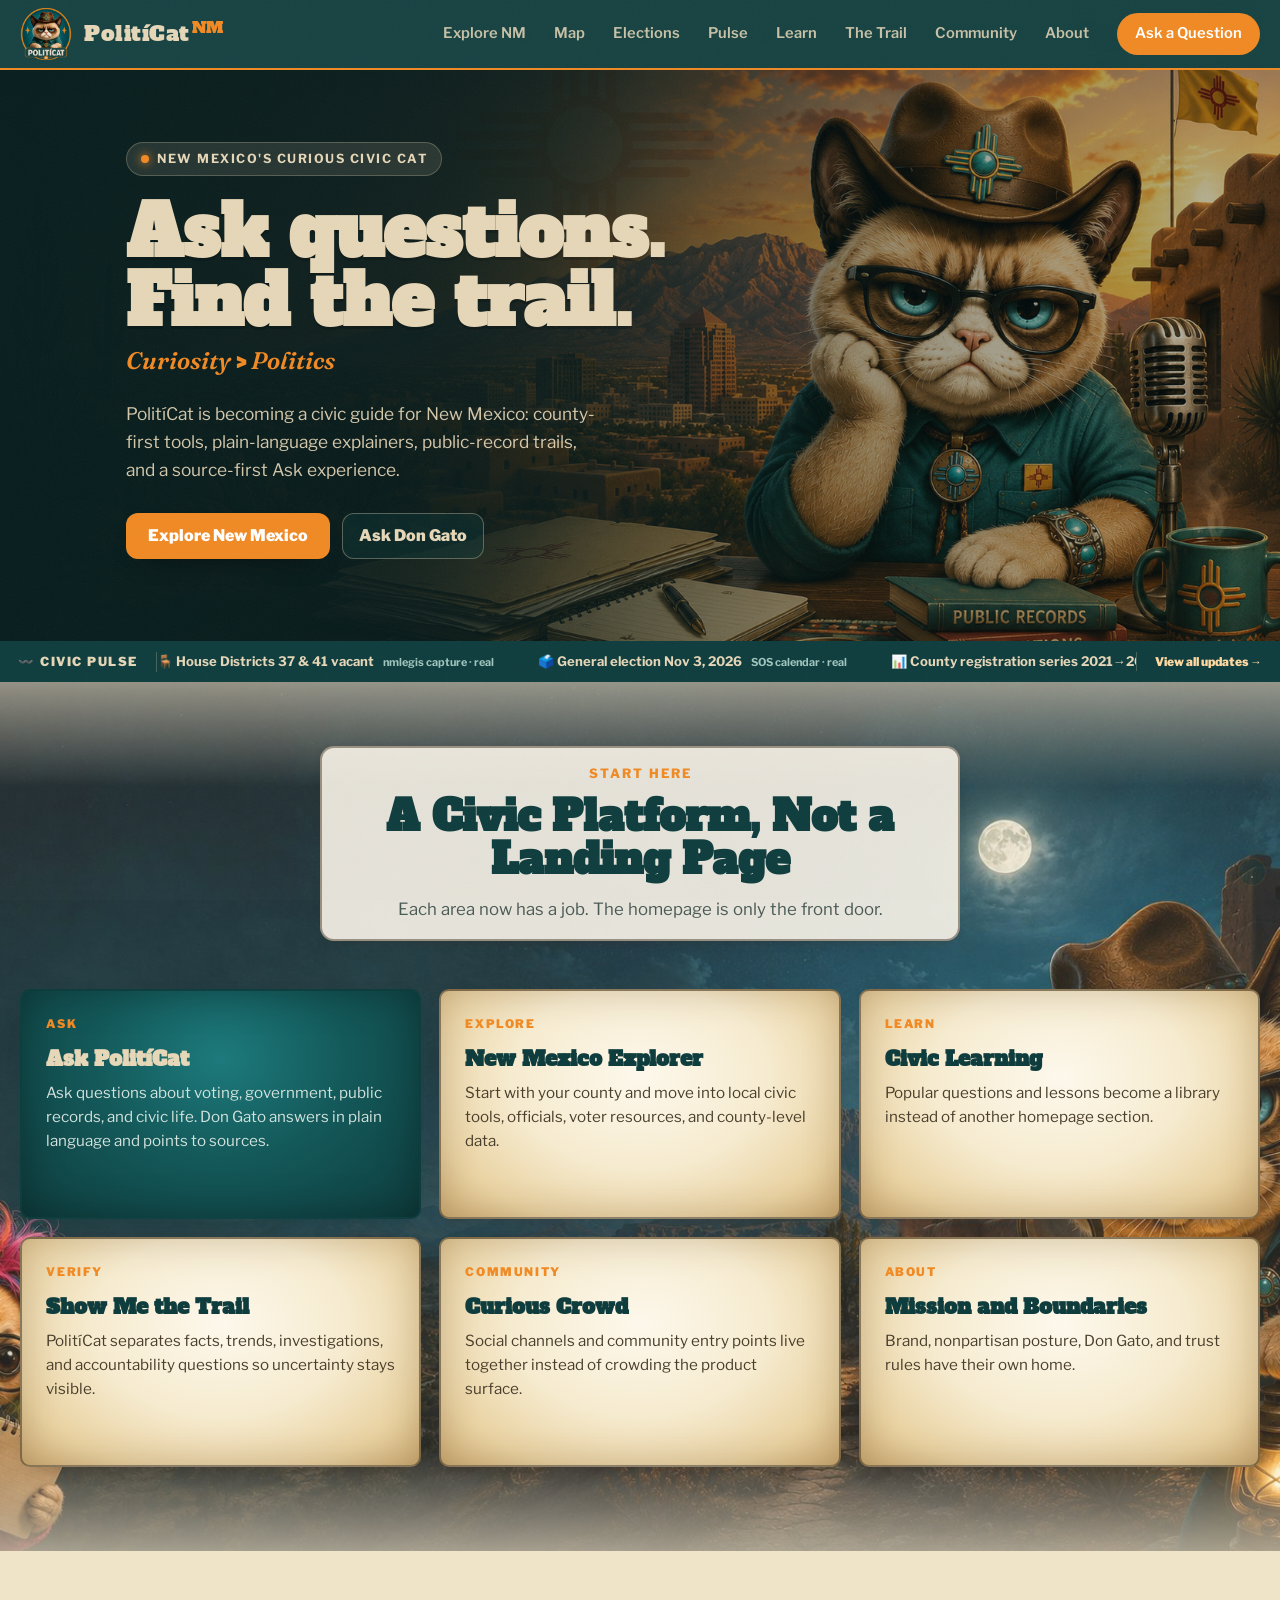
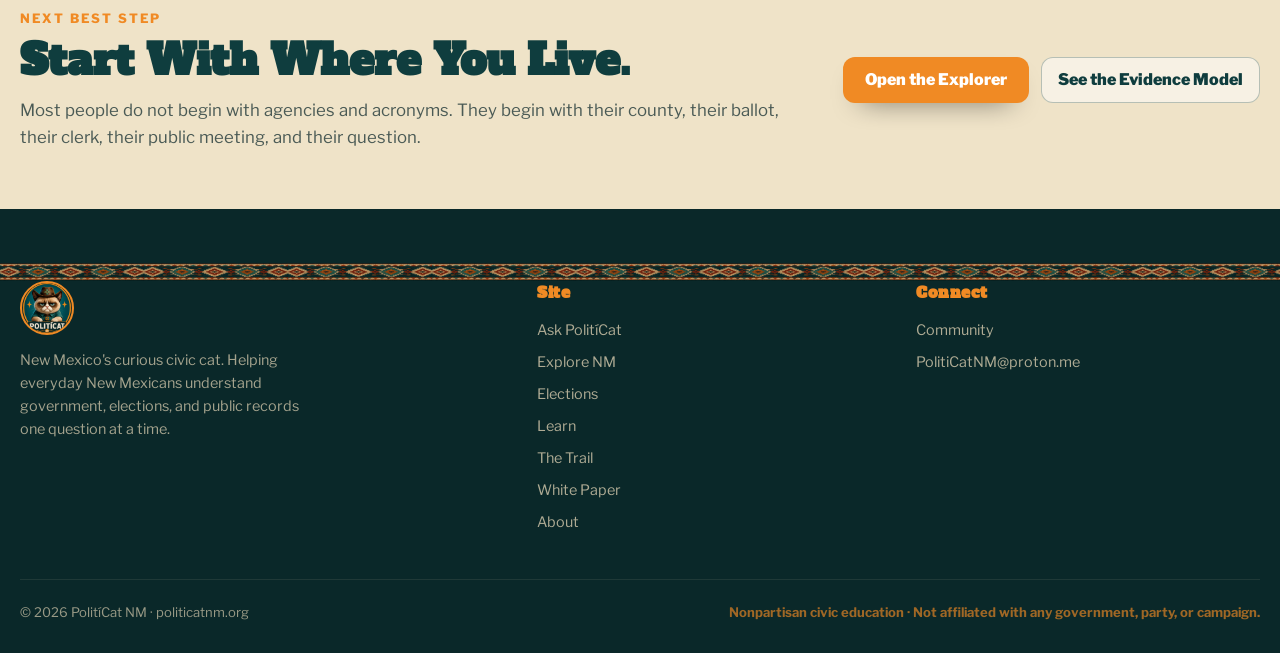
==== index.html @ 2aa47204 "Fix wallpaper 404: define wall art classes in stylesheet, not inline vars url() passed through a cus" ====
<!DOCTYPE html>
<html lang="en">
<head>
<meta charset="UTF-8">
<meta name="viewport" content="width=device-width, initial-scale=1.0">
<title>PolitíCat NM — New Mexico Civic Guide</title>
<meta name="description" content="PolitíCat NM helps New Mexicans ask civic questions, explore county-level resources, and verify public records in plain language.">
<link rel="canonical" href="https://politicatnm.org/">
<meta name="theme-color" content="#0f3d3e">
<meta property="og:site_name" content="PolitíCat NM">
<meta property="og:title" content="PolitíCat NM — New Mexico Civic Guide">
<meta property="og:description" content="Ask questions. Explore New Mexico. Verify the trail. Curiosity > Politics.">
<meta property="og:image" content="https://politicatnm.org/assets/img/politicat-banner.png">
<meta property="og:url" content="https://politicatnm.org/">
<meta property="og:type" content="website">
<meta name="twitter:card" content="summary_large_image">
<meta name="twitter:site" content="@PolitiCatNM">
<meta name="twitter:title" content="PolitíCat NM — New Mexico Civic Guide">
<meta name="twitter:description" content="Ask questions. Explore New Mexico. Verify the trail.">
<meta name="twitter:image" content="https://politicatnm.org/assets/img/politicat-banner.png">
<link rel="icon" type="image/png" href="assets/img/politicat-logo.png">
<link rel="preconnect" href="https://fonts.googleapis.com">
<link rel="preconnect" href="https://fonts.gstatic.com" crossorigin>
<link href="https://fonts.googleapis.com/css2?family=Alfa+Slab+One&family=Libre+Franklin:ital,wght@0,400;0,500;0,600;0,700;0,800;1,400&family=Fraunces:opsz,wght@9..144,400;9..144,600&display=swap" rel="stylesheet">
<link rel="stylesheet" href="assets/css/styles.css?v=20260817-wallfix1">
<script data-goatcounter="https://metalex.goatcounter.com/count" async src="//gc.zgo.at/count.js"></script>
</head>
<body>
<header class="nav">
  <div class="wrap nav-inner">
    <a href="index.html" class="brand">
      <img src="assets/img/politicat-logo.png" alt="PolitíCat NM logo">
      <span class="brand-name">PolitíCat<span class="nm">NM</span></span>
    </a>
    <button class="burger" aria-label="Toggle menu" onclick="document.getElementById('navlinks').classList.toggle('open')">☰</button>
    <nav class="nav-links" id="navlinks">
      <a href="explore.html">Explore NM</a>
      <a href="map.html">Map</a>
      <a href="elections.html">Elections</a>
      <a href="pulse.html">Pulse</a>
      <a href="learn.html">Learn</a>
      <a href="trail.html">The Trail</a>
      <a href="community.html">Community</a>
      <a href="about.html">About</a>
      <a href="ask.html" class="nav-cta">Ask a Question</a>
    </nav>
  </div>
</header>

<main id="top">
  <section class="hero home-hero">
    <div class="wrap hero-grid">
      <div class="hero-copy">
        <span class="eyebrow"><span class="dot"></span>New Mexico's Curious Civic Cat</span>
        <h1 class="hero-title">Ask questions.<br>Find the trail.</h1>
        <p class="kicker">Curiosity <span class="gt">&gt;</span> Politics</p>
        <p class="hero-sub">PolitíCat is becoming a civic guide for New Mexico: county-first tools, plain-language explainers, public-record trails, and a source-first Ask experience.</p>
        <div class="hero-actions" aria-label="Primary actions">
          <a class="explorer-btn" href="explore.html">Explore New Mexico</a>
          <a class="ask-link" href="ask.html">Ask Don Gato</a>
        </div>
      </div>
    </div>
  </section>

  <div class="mo-ticker" aria-label="Civic Pulse ticker">
    <span class="brandtag">〰️ CIVIC PULSE</span>
    <div class="lane-wrap"><div class="lane">
      <a class="mo-tick" href="pulse.html">🪑 House Districts 37 &amp; 41 vacant <small>nmlegis capture · real</small></a>
      <a class="mo-tick" href="elections.html">🗳️ General election Nov 3, 2026 <small>SOS calendar · real</small></a>
      <a class="mo-tick" href="explore.html">📊 County registration series 2021→2026 live <small>SOS reports · real</small></a>
      <a class="mo-tick" href="ballot.html">🗳️ Practice your ballot — private, on your device <small>preview</small></a>
      <a class="mo-tick charter" href="about.html">✓ Not a party · not a campaign · not a .gov agency <small>our charter</small></a>
      <a class="mo-tick" href="pulse.html">🪑 House Districts 37 &amp; 41 vacant <small>nmlegis capture · real</small></a>
      <a class="mo-tick" href="elections.html">🗳️ General election Nov 3, 2026 <small>SOS calendar · real</small></a>
      <a class="mo-tick" href="explore.html">📊 County registration series 2021→2026 live <small>SOS reports · real</small></a>
      <a class="mo-tick" href="ballot.html">🗳️ Practice your ballot — private, on your device <small>preview</small></a>
      <a class="mo-tick charter" href="about.html">✓ Not a party · not a campaign · not a .gov agency <small>our charter</small></a>
    </div></div>
    <a class="viewall" href="pulse.html">View all updates →</a>
  </div>

  <section class="platform-section wall wall--duo">
    <div class="wrap">
      <div class="sec-head">
        <div class="sec-tag">Start Here</div>
        <h2 class="sec-title">A Civic Platform, Not a Landing Page</h2>
        <p class="sec-desc">Each area now has a job. The homepage is only the front door.</p>
      </div>
      <div class="platform-grid">
        <a class="platform-card platform-card--feature" href="ask.html">
          <span>Ask</span>
          <h3>Ask PolitíCat</h3>
          <p>Ask questions about voting, government, public records, and civic life. Don Gato answers in plain language and points to sources.</p>
        </a>
        <a class="platform-card" href="explore.html">
          <span>Explore</span>
          <h3>New Mexico Explorer</h3>
          <p>Start with your county and move into local civic tools, officials, voter resources, and county-level data.</p>
        </a>
        <a class="platform-card" href="learn.html">
          <span>Learn</span>
          <h3>Civic Learning</h3>
          <p>Popular questions and lessons become a library instead of another homepage section.</p>
        </a>
        <a class="platform-card" href="trail.html">
          <span>Verify</span>
          <h3>Show Me the Trail</h3>
          <p>PolitíCat separates facts, trends, investigations, and accountability questions so uncertainty stays visible.</p>
        </a>
        <a class="platform-card" href="community.html">
          <span>Community</span>
          <h3>Curious Crowd</h3>
          <p>Social channels and community entry points live together instead of crowding the product surface.</p>
        </a>
        <a class="platform-card" href="about.html">
          <span>About</span>
          <h3>Mission and Boundaries</h3>
          <p>Brand, nonpartisan posture, Don Gato, and trust rules have their own home.</p>
        </a>
      </div>
    </div>
  </section>

  <section class="platform-band">
    <div class="wrap platform-split">
      <div>
        <div class="sec-tag">Next Best Step</div>
        <h2 class="sec-title">Start With Where You Live.</h2>
        <p class="sec-desc">Most people do not begin with agencies and acronyms. They begin with their county, their ballot, their clerk, their public meeting, and their question.</p>
      </div>
      <div class="platform-actions">
        <a class="explorer-btn" href="explore.html">Open the Explorer</a>
        <a class="ask-link dark" href="trail.html">See the Evidence Model</a>
      </div>
    </div>
  </section>
</main>

<footer>
  <div class="wrap">
    <div class="foot-grid">
      <div class="foot-brand">
        <img src="assets/img/politicat-logo.png" alt="PolitíCat NM">
        <p>New Mexico's curious civic cat. Helping everyday New Mexicans understand government, elections, and public records one question at a time.</p>
      </div>
      <div class="foot-col">
        <h5>Site</h5>
        <a href="ask.html">Ask PolitíCat</a>
        <a href="explore.html">Explore NM</a>
        <a href="elections.html">Elections</a>
        <a href="learn.html">Learn</a>
        <a href="trail.html">The Trail</a>
        <a href="whitepaper.html">White Paper</a>
        <a href="about.html">About</a>
      </div>
      <div class="foot-col">
        <h5>Connect</h5>
        <a href="community.html">Community</a>
        <a href="mailto:PolitiCatNM@proton.me">PolitiCatNM@proton.me</a>
      </div>
    </div>
    <div class="foot-bottom">
      <span>© 2026 PolitíCat NM · politicatnm.org</span>
      <span class="nonpartisan">Nonpartisan civic education · Not affiliated with any government, party, or campaign.</span>
    </div>
  </div>
</footer>

<a class="operator-entry" href="https://admin.politicatnm.org/" aria-label="Operator room" title="Operator room">
  <span aria-hidden="true">.</span>
</a>

<script src="assets/js/app.js?v=20260817-wallfix1"></script>
</body>
</html>
---- assets/css/styles.css ----
/* ============================================================
   PolitíCat NM — styles.css
   Palette tokens align to the official brand sheet.
   NOTE: the brand sheet lists "#0F4CAC" but every visual on the
   sheet is TEAL, not blue — that hex is a typo. Corrected to
   teal below. If you ever truly want the blue, change --teal.
   ============================================================ */

:root{
  /* --- Brand palette (from official sheet) --- */
  --teal-deep:#0f3d3e;     /* darkest teal — hero/footer grounds        */
  --teal:#14595a;          /* primary teal (sheet's "#0F4CAC" → teal)   */
  --teal-bright:#1d7a7c;   /* lifted teal — accents, focus rings        */
  --orange:#f08a24;        /* official #F08A24 — THE action color       */
  --orange-deep:#c9641a;   /* hover/pressed orange                      */
  --cream:#e6d7b8;         /* official #E6D7B8 — text on dark           */
  --cream-soft:#fbf6ea;    /* lifted cream — card surfaces              */
  --sand:#efe3c8;          /* section separation                        */
  --brown:#5a3a1b;         /* official #5A3A1B — leather/detail         */
  --ink:#1d1d1d;           /* official #1D1D1D — body text              */

  /* --- Category accents (Popular Questions only) --- */
  --sage:#5a7d3a;
  --plum:#6a4c93;
  --clay:#b23a48;

  /* --- Utility --- */
  --shadow:rgba(15,61,62,.18);
  /* CANON (2026-08-16, hardened): EDGE-TO-EDGE. No pixel cap, ever.
     The layout fills 100% of every screen — phone, tablet, laptop, 65-inch —
     with gutters only. Density scales by adding columns and panels,
     never by centering a boxed column in dead space. */
  --maxw:100%;
}

/* ---------- RESET ---------- */
*{box-sizing:border-box;margin:0;padding:0}
html{scroll-behavior:smooth}
[id]{scroll-margin-top:84px} /* anchors land below the sticky nav */
body{
  font-family:'Libre Franklin',sans-serif;
  color:var(--ink);
  /* VISTA CANON (2026-08-16): rustic aged-paper ground, not flat cream.
     Grain + mottling are procedural SVG data-URIs — no external requests. */
  background-color:#e9d6ae;
  background-image:
    url("data:image/svg+xml,%3Csvg xmlns='http://www.w3.org/2000/svg' width='240' height='240'%3E%3Cfilter id='n'%3E%3CfeTurbulence type='fractalNoise' baseFrequency='0.9' numOctaves='2' seed='7'/%3E%3CfeColorMatrix values='0 0 0 0 0.42 0 0 0 0 0.32 0 0 0 0 0.18 0 0 0 0.07 0'/%3E%3C/filter%3E%3Crect width='240' height='240' filter='url(%23n)'/%3E%3C/svg%3E"),
    url("data:image/svg+xml,%3Csvg xmlns='http://www.w3.org/2000/svg' width='700' height='700'%3E%3Cfilter id='b'%3E%3CfeTurbulence type='fractalNoise' baseFrequency='0.012' numOctaves='3' seed='11'/%3E%3CfeColorMatrix values='0 0 0 0 0.38 0 0 0 0 0.27 0 0 0 0 0.13 0 0 0 0.055 0'/%3E%3C/filter%3E%3Crect width='700' height='700' filter='url(%23b)'/%3E%3C/svg%3E"),
    radial-gradient(ellipse at 18% 8%, rgba(255,246,225,.55), transparent 55%),
    radial-gradient(ellipse at 85% 92%, rgba(120,84,40,.16), transparent 60%);
  line-height:1.6;
  -webkit-font-smoothing:antialiased;
  overflow-x:hidden;
}
img{max-width:100%;display:block}
.wrap{max-width:var(--maxw);margin:0 auto;padding:0 clamp(18px,1.6vw,44px)}

/* subtle grain overlay */
body::before{
  content:"";position:fixed;inset:0;pointer-events:none;z-index:9999;opacity:.035;
  background-image:url("data:image/svg+xml,%3Csvg xmlns='http://www.w3.org/2000/svg' width='120' height='120'%3E%3Cfilter id='n'%3E%3CfeTurbulence type='fractalNoise' baseFrequency='.9' numOctaves='3'/%3E%3C/filter%3E%3Crect width='100%25' height='100%25' filter='url(%23n)'/%3E%3C/svg%3E");
}

/* ---------- NAV ---------- */
header.nav{
  position:sticky;top:0;z-index:100;
  background:rgba(15,61,62,.96);
  backdrop-filter:blur(8px);
  border-bottom:2px solid var(--orange);
}
.nav-inner{display:flex;align-items:center;justify-content:space-between;height:68px}
.brand{display:flex;align-items:center;gap:12px;text-decoration:none}
.brand img{height:52px;width:auto;border-radius:0;object-fit:contain;border:none}
.brand-name{font-family:'Alfa Slab One',serif;color:var(--cream);font-size:1.35rem;letter-spacing:.5px}
.brand-name .nm{color:var(--orange);font-size:.7em;vertical-align:super;margin-left:2px}
.nav-links{display:flex;gap:28px;align-items:center}
.nav-links a{color:var(--cream);text-decoration:none;font-weight:600;font-size:.92rem;opacity:.85;transition:opacity .2s}
.nav-links a:hover{opacity:1;color:var(--orange)}
.nav-cta{background:var(--orange);color:#fff!important;padding:9px 18px;border-radius:30px;opacity:1!important}
.nav-cta:hover{background:var(--orange-deep)}
.burger{display:none;background:none;border:none;color:var(--cream);font-size:1.6rem;cursor:pointer}

/* ---------- HERO ---------- */
.hero{
  position:relative;color:var(--cream);padding:64px 0 80px;overflow:hidden;min-height:660px;display:flex;align-items:center;
  aspect-ratio:1792/1024;
  background-color:#071f20;
  background-image:
    linear-gradient(90deg,rgba(7,31,32,.9) 0%,rgba(7,31,32,.72) 34%,rgba(7,31,32,.28) 66%,rgba(7,31,32,.12) 100%),
    linear-gradient(0deg,rgba(7,31,32,.18),rgba(7,31,32,.18)),
    url('../img/politicat-hero-background.png?v=20260606-hero3');
  background-position:center center;
  background-size:100% 100%,100% 100%,100% auto;
  background-repeat:no-repeat;
}
.zia-bg{display:none}
.hero-grid{display:grid;grid-template-columns:1.1fr .9fr;gap:48px;align-items:center;position:relative;z-index:2}
.eyebrow{display:inline-flex;align-items:center;gap:8px;background:rgba(230,215,184,.12);border:1px solid rgba(230,215,184,.25);
  padding:6px 14px;border-radius:30px;font-size:.78rem;font-weight:700;letter-spacing:1.5px;text-transform:uppercase;margin-bottom:22px}
.eyebrow .dot{width:8px;height:8px;border-radius:50%;background:var(--orange);box-shadow:0 0 10px var(--orange)}
.hero-title{font-family:'Alfa Slab One',serif;font-size:clamp(2.6rem,5.5vw,4.4rem);line-height:.98;color:var(--cream);text-shadow:0 3px 0 rgba(0,0,0,.18);margin-bottom:6px}
.hero-title .accent{color:var(--orange)}
.kicker{font-family:'Fraunces',serif;font-style:italic;font-size:clamp(1.1rem,2vw,1.5rem);color:var(--orange);margin-bottom:20px;font-weight:600}
.kicker .gt{font-family:'Alfa Slab One';font-style:normal;font-size:.85em}
.hero-sub{font-size:1.08rem;max-width:480px;opacity:.92;margin-bottom:30px}
.hero-actions{display:flex;flex-wrap:wrap;gap:12px;align-items:center;margin-bottom:18px}
.explorer-btn,.ask-link{min-height:46px;display:inline-flex;align-items:center;justify-content:center;border-radius:12px;font-weight:900;text-decoration:none}
.explorer-btn{background:var(--orange);color:#fff;padding:0 22px;box-shadow:0 12px 28px -18px #000}
.explorer-btn:hover{background:var(--orange-deep)}
.ask-link{color:var(--cream);border:1px solid rgba(230,215,184,.35);padding:0 16px;background:rgba(15,61,62,.36)}
.ask-link:hover{border-color:var(--orange);color:#fff}

/* ASK CARD */
.ask-card{background:var(--cream-soft);border-radius:18px;padding:10px;box-shadow:0 18px 40px -12px rgba(0,0,0,.45);border:1px solid rgba(255,255,255,.5)}
.ask-label{display:flex;align-items:center;gap:8px;color:var(--teal);font-weight:800;font-size:.8rem;letter-spacing:1px;text-transform:uppercase;padding:6px 10px 2px}
.ask-bar{display:flex;gap:8px;padding:6px}
.ask-bar input{flex:1;border:2px solid var(--sand);border-radius:12px;padding:14px 16px;font-size:1rem;font-family:inherit;color:var(--ink);background:#fff;outline:none;transition:border .2s}
.ask-bar input:focus{border-color:var(--teal-bright)}
.ask-btn{background:var(--orange);color:#fff;border:none;border-radius:12px;padding:0 22px;font-weight:800;font-size:.95rem;cursor:pointer;display:flex;align-items:center;gap:8px;transition:background .2s,transform .1s;white-space:nowrap}
.ask-btn:hover{background:var(--orange-deep)}
.ask-btn:active{transform:scale(.97)}
.ask-hints{display:flex;flex-wrap:wrap;gap:7px;padding:8px 10px 12px}
.chip{background:rgba(20,89,90,.08);color:var(--teal);border:1px solid rgba(20,89,90,.18);border-radius:30px;padding:6px 13px;font-size:.82rem;font-weight:600;cursor:pointer;transition:all .18s}
.chip:hover{background:var(--teal);color:var(--cream)}

/* HERO CAT */
.hero-cat{position:relative;display:none;justify-content:center}
.hero-cat img{width:min(420px,90%);filter:drop-shadow(0 20px 40px rgba(0,0,0,.5));animation:float 6s ease-in-out infinite}
@keyframes float{0%,100%{transform:translateY(0)}50%{transform:translateY(-14px)}}
.speech{position:absolute;top:8%;left:-8%;background:var(--cream-soft);color:var(--ink);padding:12px 18px;border-radius:16px 16px 16px 4px;
  font-family:'Fraunces',serif;font-style:italic;font-weight:600;font-size:1rem;box-shadow:0 8px 20px rgba(0,0,0,.3);max-width:200px;z-index:3;animation:float 6s ease-in-out infinite .5s}
.speech::after{content:"— Don Gato Cívico";display:block;font-family:'Libre Franklin';font-style:normal;font-size:.68rem;font-weight:700;color:var(--orange);margin-top:4px;letter-spacing:.5px}

/* ---------- TRUST STRIP ---------- */
.trust{background:var(--orange);color:#fff}
.trust-inner{display:flex;flex-wrap:wrap;justify-content:center;gap:14px 40px;padding:16px 24px;font-weight:700;font-size:.9rem;text-align:center}
.trust-inner span{display:inline-flex;align-items:center;gap:8px}

/* ---------- PLATFORM STRUCTURE ---------- */
.home-hero{
  min-height:520px;
  aspect-ratio:auto;
  padding:72px 0 64px;
}
.page-hero{
  background:
    linear-gradient(90deg,rgba(7,31,32,.92),rgba(7,31,32,.72)),
    url('../img/politicat-hero-background.png?v=20260606-hero3');
  background-size:cover;
  background-position:center;
  color:var(--cream);
  padding:86px 0;
}
.page-hero-inner{
  display:grid;
  grid-template-columns:minmax(0,1fr) minmax(320px,460px);
  gap:38px;
  align-items:center;
}
.page-hero-inner>div:first-child:last-child{max-width:720px}
.page-hero .hero-title{font-size:clamp(2.25rem,5vw,4rem)}
.page-hero .hero-sub{max-width:620px}
.platform-section{
  background:transparent; /* the paper ground shows through */
  padding:64px 0 84px;
}
/* Shared Civic Pulse ticker (homepage + hubs) */
.mo-ticker{background:var(--teal-deep);overflow:hidden;display:flex;align-items:center}
.mo-ticker .brandtag{flex:none;display:flex;gap:8px;align-items:center;color:var(--cream);font-weight:900;font-size:.78rem;letter-spacing:1.5px;padding:0 18px;border-right:1px solid rgba(230,215,184,.25)}
.mo-ticker .lane-wrap{overflow:hidden;flex:1}
.mo-ticker .lane{display:flex;gap:44px;white-space:nowrap;padding:10px 0;animation:tickmove 50s linear infinite;width:max-content}
.mo-ticker:hover .lane{animation-play-state:paused}
@keyframes tickmove{from{transform:translateX(0)}to{transform:translateX(-50%)}}
.mo-tick{color:var(--cream);font-size:.82rem;font-weight:700;display:flex;gap:9px;align-items:baseline;text-decoration:none}
.mo-tick small{color:#9fc5bd;font-size:.68rem;font-weight:700}
.mo-tick:hover{color:#fff}
.mo-tick.charter{color:#ffd9a0}
.mo-ticker .viewall{flex:none;color:#ffd9a0;font-size:.75rem;font-weight:900;padding:0 18px;text-decoration:none;border-left:1px solid rgba(230,215,184,.25)}
.mo-tab{border:1px solid rgba(20,89,90,.3);background:#fff;border-radius:11px;padding:10px 18px;font-weight:800;font-size:.88rem;color:var(--teal);text-decoration:none;display:inline-flex;gap:8px;align-items:center}
.mo-tab.on{background:var(--teal);color:var(--cream);border-color:var(--teal)}
/* Vista bands: full-bleed wallpaper interludes between sections */
.vista-band{
  position:relative;
  height:clamp(260px,32vw,540px);
  background-size:cover;background-position:center;
  border-top:2.5px solid rgba(58,42,24,.6);
  border-bottom:2.5px solid rgba(58,42,24,.6);
  box-shadow:inset 0 0 70px rgba(20,10,0,.35);
}
.vista-band .band-plate{
  position:absolute;left:clamp(16px,2vw,44px);bottom:18px;
  background:rgba(251,246,234,.88);border:1.5px solid rgba(58,42,24,.5);border-radius:999px;
  padding:7px 16px;font-size:.76rem;font-weight:800;color:#5a3a1b;
}
@media(max-width:900px){.vista-band{background-attachment:scroll;height:clamp(190px,42vw,320px)}}
/* wallpaper-backed sections: art behind the boxes, scrim for readability.
   NO background-attachment:fixed — it janks scrolling and hides the art. */
.wall{position:relative;isolation:isolate}
.wall::before{content:"";position:absolute;inset:0;z-index:-2;background-image:var(--wall);background-size:cover;background-position:center}
.wall::after{content:"";position:absolute;inset:0;z-index:-1;background:linear-gradient(180deg,rgba(247,236,211,.6),rgba(247,236,211,.14) 12%,rgba(247,236,211,.14) 88%,rgba(247,236,211,.66))}
.wall--dusk::after{background:linear-gradient(180deg,rgba(9,30,33,.62),rgba(9,30,33,.2) 15%,rgba(9,30,33,.24) 85%,rgba(9,30,33,.7))}
/* headers get a parchment plate so text stays readable over full-strength art */
.wall .sec-head{background:rgba(251,246,234,.9);border:2px solid rgba(58,42,24,.45);border-radius:14px;padding:16px 20px;box-shadow:0 4px 12px -6px rgba(58,42,24,.4)}
/* wallpaper assignments — defined HERE so relative URLs resolve against this stylesheet.
   (url() inside a custom property in an inline style resolves against the stylesheet
   that consumes it in Chrome — which 404'd. Never pass wallpaper paths inline.) */
.wall--dongato{--wall:url('../img/wallpaper-dongato.jpg')}
.wall--chispa{--wall:url('../img/wallpaper-chispa.jpg')}
.wall--sos{--wall:url('../img/wallpaper-sos.jpg')}
.wall--duo{--wall:url('../img/wallpaper-duo.jpg')}
.wall--community{--wall:url('../img/wallpaper-community.jpg')}
.wall .ready-boundary,.wall .disclaimer{background:rgba(251,246,234,.92);border:1.5px solid rgba(58,42,24,.4);border-radius:10px;padding:10px 16px;display:inline-block;color:#3f3320}
.wall--dusk .comm-card{background:rgba(9,30,33,.55);border-color:rgba(230,215,184,.3);-webkit-backdrop-filter:blur(3px);backdrop-filter:blur(3px)}
.wall--dusk .comm-card:hover{background:rgba(9,30,33,.75)}
.platform-grid{
  display:grid;
  grid-template-columns:repeat(3,minmax(0,1fr));
  gap:18px;
}
.platform-card{
  display:block;
  min-height:230px;
  /* aged parchment: light heart, burnt edges */
  background:radial-gradient(ellipse at 50% 38%, #fdf8ec 0%, #f6ebcf 46%, #e9d2a2 78%, #d0b077 100%);
  border:2px solid rgba(58,42,24,.55);
  border-radius:10px;
  padding:24px;
  color:var(--ink);
  text-decoration:none;
  box-shadow:0 6px 18px -8px rgba(58,42,24,.4), inset 0 0 36px rgba(90,58,27,.24);
  transition:transform .22s ease,box-shadow .22s ease,border-color .22s ease;
}
.platform-card:hover{
  transform:translateY(-5px);
  border-color:var(--orange);
  box-shadow:0 22px 40px -18px rgba(58,42,24,.55), inset 0 0 26px rgba(90,58,27,.16);
}
@media (prefers-reduced-motion: no-preference){
  .platform-card{animation:cardIn .55s ease-out backwards}
  .platform-card:nth-child(1){animation-delay:.05s}
  .platform-card:nth-child(2){animation-delay:.13s}
  .platform-card:nth-child(3){animation-delay:.21s}
  .platform-card:nth-child(4){animation-delay:.29s}
  .platform-card:nth-child(5){animation-delay:.37s}
  .platform-card:nth-child(6){animation-delay:.45s}
}
@keyframes cardIn{from{opacity:0;transform:translateY(20px)}to{opacity:1;transform:none}}
.platform-card span{
  display:block;
  color:var(--orange);
  font-size:.74rem;
  font-weight:900;
  letter-spacing:1.6px;
  text-transform:uppercase;
  margin-bottom:14px;
}
.platform-card h3{
  font-family:'Alfa Slab One',serif;
  color:var(--teal-deep);
  font-size:1.28rem;
  line-height:1.12;
  margin-bottom:10px;
}
.platform-card p{color:#4a3f2c;font-size:.95rem}
.platform-card--feature{
  background:radial-gradient(ellipse at 50% 30%, #1d7a7c 0%, var(--teal) 45%, var(--teal-deep) 100%);
  color:var(--cream);
  border-color:rgba(15,61,62,.85);
  box-shadow:0 6px 18px -8px rgba(15,61,62,.55), inset 0 0 40px rgba(0,0,0,.28);
}
.platform-card--feature h3{color:var(--cream)}
.platform-card--feature p{color:#d3e2dc}
.platform-band{
  background:var(--sand);
  padding:58px 0;
}
.platform-split{
  display:grid;
  grid-template-columns:minmax(0,1fr) auto;
  gap:32px;
  align-items:center;
}
.platform-actions{
  display:flex;
  flex-wrap:wrap;
  justify-content:flex-end;
  gap:12px;
}
.ask-link.dark{
  color:var(--teal-deep);
  border-color:rgba(15,61,62,.28);
  background:rgba(255,255,255,.5);
}
.page-community{min-height:calc(100vh - 68px);display:flex;align-items:center}

/* ---------- SECTION BASE ---------- */
section.block{padding:78px 0}
.block--sand{background:var(--sand)}
.sec-head{text-align:center;max-width:640px;margin:0 auto 48px}
.sec-tag{color:var(--orange);font-weight:800;letter-spacing:2px;text-transform:uppercase;font-size:.8rem;margin-bottom:10px}
.sec-tag--orange{color:var(--orange)}
.sec-title{font-family:'Alfa Slab One',serif;font-size:clamp(1.8rem,3.5vw,2.6rem);color:var(--teal-deep);line-height:1.05}
.sec-title--cream{color:var(--cream)}
.sec-desc{margin-top:14px;color:#4a5a55;font-size:1.05rem}
.sec-desc--cream{color:#cddbd6}

/* ---------- NEW HERE ---------- */
.intro{
  background:linear-gradient(180deg,var(--cream-soft),var(--cream));
  padding:52px 0 34px;
}
.intro-panel{
  display:grid;
  grid-template-columns:150px 1fr;
  gap:28px;
  align-items:center;
  max-width:920px;
}
.intro-cat img{
  width:132px;
  height:132px;
  object-fit:cover;
  border-radius:50%;
  border:3px solid var(--orange);
  box-shadow:0 12px 26px -14px rgba(15,61,62,.55);
}
.intro-copy h2{
  font-family:'Alfa Slab One',serif;
  color:var(--teal-deep);
  font-size:clamp(1.55rem,3vw,2.35rem);
  line-height:1.05;
  margin-bottom:10px;
}
.intro-copy p{
  color:#3f4f4a;
  max-width:720px;
}
.intro-note{
  margin-top:16px;
  font-weight:800;
  color:var(--teal-deep)!important;
}
.intro-steps{
  display:grid;
  gap:10px;
  margin-top:12px;
}
.intro-steps button{
  display:flex;
  align-items:center;
  gap:12px;
  width:100%;
  min-height:48px;
  border:1px solid rgba(20,89,90,.14);
  border-radius:12px;
  background:#fff;
  color:var(--teal-deep);
  font:inherit;
  font-weight:900;
  text-align:left;
  padding:10px 14px;
  cursor:pointer;
  box-shadow:0 4px 14px -10px var(--shadow);
  transition:transform .18s,border-color .18s,box-shadow .18s;
}
.intro-steps button:hover{
  transform:translateY(-2px);
  border-color:var(--orange);
  box-shadow:0 10px 22px -14px var(--shadow);
}
.intro-steps span{
  width:28px;
  height:28px;
  display:inline-flex;
  align-items:center;
  justify-content:center;
  flex:0 0 28px;
  border-radius:50%;
  background:var(--orange);
  color:#fff;
  font-size:.82rem;
}
.intro-close{
  margin-top:14px;
  color:var(--orange-deep)!important;
  font-weight:900;
}

.tools{background:var(--cream-soft)}
.ready-panel{
  max-width:940px;
  margin:0 auto;
  padding:28px;
  border-radius:22px;
  background:#fff;
  border:1px solid rgba(20,89,90,.12);
  box-shadow:0 16px 38px -18px var(--shadow);
}
.ready-highlights{
  display:grid;
  grid-template-columns:repeat(3,1fr);
  gap:12px;
  margin-bottom:20px;
}
.ready-highlights div{
  display:flex;
  align-items:center;
  gap:10px;
  min-height:66px;
  padding:14px;
  border-radius:14px;
  background:var(--cream-soft);
  color:var(--teal-deep);
  font-weight:800;
}
.ready-highlights span{font-size:1.25rem}
.county-picker{
  display:block;
  margin-bottom:22px;
  color:var(--teal-deep);
  font-weight:800;
}
.county-picker span{
  display:block;
  margin-bottom:2px;
}
.county-picker small{
  display:block;
  color:#5e6b66;
  font-weight:600;
  margin-bottom:8px;
}
.county-picker select{
  width:100%;
  min-height:48px;
  border:2px solid var(--sand);
  border-radius:12px;
  background:#fff;
  color:var(--ink);
  padding:0 14px;
  font:inherit;
  font-weight:700;
}
.county-picker select:focus{
  outline:none;
  border-color:var(--orange);
  box-shadow:0 0 0 3px rgba(240,138,36,.18);
}
.county-explorer{
  display:grid;
  grid-template-columns:1.35fr .85fr;
  gap:18px;
  align-items:stretch;
  margin:10px 0 24px;
}
.county-map-card,
.county-snapshot{
  border:2px solid rgba(58,42,24,.5);
  border-radius:16px;
  background:linear-gradient(180deg,#fff,var(--cream-soft));
  box-shadow:0 4px 14px -6px rgba(58,42,24,.3);
}
.county-map-card{padding:18px}
.county-map-head{
  display:flex;
  justify-content:space-between;
  gap:18px;
  align-items:flex-start;
  margin-bottom:14px;
}
.map-kicker,
.snapshot-kicker{
  display:block;
  color:var(--orange-deep);
  font-size:.72rem;
  font-weight:900;
  letter-spacing:1px;
  text-transform:uppercase;
  margin-bottom:5px;
}
.snapshot-open{
  display:block;
  background:var(--orange);
  color:#fff;
  font-weight:900;
  font-size:.92rem;
  border-radius:10px;
  padding:12px 16px;
  text-align:center;
  text-decoration:none;
  margin:10px 0 12px;
  box-shadow:0 3px 10px -4px rgba(58,42,24,.5);
}
.snapshot-open:hover{background:var(--orange-deep)}
.county-map-head h3,
.county-snapshot h3{
  color:var(--teal-deep);
  font-family:'Alfa Slab One',serif;
  font-size:1.25rem;
  line-height:1.1;
}
.map-date{
  flex:0 0 auto;
  color:#4a5a55;
  font-size:.78rem;
  font-weight:800;
  text-align:right;
}
/* Pictorial "Land of Enchantment" county map — inline SVG in explore.html.
   County <path>s carry class="county-shape" + data-county; JS wires selection. */
.nm-map-wrap{border-radius:12px;overflow:hidden}
.nm-map{display:block;width:100%;height:auto}
.nm-map .county-shape{cursor:pointer;transition:filter .18s ease,stroke .18s ease,stroke-width .18s ease}
.nm-map .county-shape:hover{filter:brightness(1.09) saturate(1.18)}
.nm-map .county-shape:focus-visible{outline:none;stroke:var(--orange);stroke-width:4.5}
.nm-map .county-shape.is-selected{stroke:#8f2b37;stroke-width:4.5;filter:brightness(1.06) saturate(1.22)}
.map-hint{
  margin-top:10px;
  color:#4a5a55;
  font-size:.78rem;
  font-weight:600;
}
/* --- VISTA: Southwestern textile border + story-banner frame --- */
/* Real woven textile borders (commissioned art, assets/img/vista-*.png) */
.vista-border{
  height:20px;
  background:url("../img/vista-border.png") repeat-x;
  background-size:auto 100%;
}
.story-banner .vista-border{
  height:26px;
  background-image:url("../img/vista-border-hero.png");
}
.story-banner{
  position:relative;
  border:12px solid transparent;
  border-image:url("../img/vista-frame.png") 128 round;
  overflow:hidden;
  background:#e9d6ae;
  box-shadow:0 18px 44px -18px rgba(40,25,10,.55), inset 0 0 70px rgba(90,58,27,.28);
}
.story-banner .vista-border{position:absolute;left:0;right:0;z-index:3}
.story-banner .vista-border.top{top:0}
.story-banner .vista-border.bottom{bottom:0}
.story-banner .banner-art{
  position:absolute;top:0;right:0;bottom:0;width:62%;
  background-position:center right;background-size:cover;background-repeat:no-repeat;
  -webkit-mask-image:linear-gradient(90deg,transparent,#000 24%);
  mask-image:linear-gradient(90deg,transparent,#000 24%);
  z-index:1;
}
.story-banner .banner-copy{position:relative;z-index:2;padding:52px clamp(22px,2.4vw,54px) 44px;max-width:52%}
.story-banner h1{
  font-family:'Alfa Slab One',serif;color:var(--teal-deep);
  font-size:clamp(2rem,3.8vw,3.4rem);line-height:1;letter-spacing:1px;
  text-shadow:0 1px 0 rgba(255,246,225,.7);
}
.story-banner .tagline{
  font-size:clamp(.95rem,1.2vw,1.2rem);color:#3f3320;font-weight:700;margin-top:8px;
  text-shadow:0 1px 0 rgba(255,246,225,.6);
}
.story-banner .banner-tabs{display:flex;gap:8px;margin-top:18px;flex-wrap:wrap}
/* Variant for banners whose art has a DARK left zone (e.g. the Trail's night scene) */
.story-banner--dark h1{color:var(--cream);text-shadow:0 2px 10px rgba(0,0,0,.6),0 1px 0 rgba(0,0,0,.4)}
.story-banner--dark .tagline{color:#ecdfc2;text-shadow:0 1px 8px rgba(0,0,0,.55)}
.banner-facts{display:flex;gap:8px;flex-wrap:wrap;margin-top:16px}
.banner-facts span,.banner-facts a{
  background:rgba(251,246,234,.85);border:1.5px solid rgba(90,58,27,.35);border-radius:999px;
  padding:7px 14px;font-size:.78rem;font-weight:800;color:#5a3a1b;text-decoration:none;
}
.banner-facts a:hover{border-color:var(--orange);color:var(--orange-deep)}
@media(max-width:900px){
  .story-banner .banner-copy{max-width:100%;padding:44px 20px 36px}
  .story-banner .banner-art{width:100%;opacity:.35;-webkit-mask-image:none;mask-image:none}
}
footer{position:relative}
footer::before{
  content:"";display:block;height:18px;
  background:url("../img/vista-border.png") repeat-x;
  background-size:auto 100%;
}

/* --- Map navigation: zoom/pan toolbar, miles scale, pins --- */
.nm-map-wrap{position:relative}
.nm-map-wrap.is-panning{cursor:grabbing}
.nm-map-wrap.is-pinning .nm-map .county-shape{cursor:crosshair}
.map-toolbar{
  position:absolute;top:10px;left:10px;z-index:4;
  display:flex;flex-direction:column;gap:6px;
}
.map-toolbar button{
  width:34px;height:34px;border-radius:9px;border:1px solid rgba(90,58,27,.4);
  background:var(--cream-soft);color:var(--brown);font-size:1.05rem;font-weight:800;
  cursor:pointer;box-shadow:0 3px 8px rgba(15,61,62,.18);line-height:1;
  display:flex;align-items:center;justify-content:center;transition:background .15s,transform .12s;
}
.map-toolbar button:hover{background:#fff;transform:translateY(-1px)}
.map-toolbar button[aria-pressed="true"]{background:var(--orange);color:#fff;border-color:var(--orange-deep)}
.map-scalebar{
  position:absolute;bottom:12px;left:14px;z-index:4;
  color:var(--brown);font-size:.7rem;font-weight:800;letter-spacing:.5px;
  background:rgba(251,246,234,.85);padding:3px 8px;border-radius:6px;
}
.map-scalebar i{
  display:block;height:0;border-bottom:3px solid var(--brown);
  border-left:3px solid var(--brown);border-right:3px solid var(--brown);
  margin-top:2px;
}
.nm-pin{cursor:pointer}
.nm-pin text{font-size:26px;paint-order:stroke;stroke:#fff;stroke-width:1.5px}
/* --- County change block (D-003 pilot display v0) --- */
.county-change{margin-top:14px;background:rgba(20,89,90,.05);border:1px solid rgba(20,89,90,.12);border-radius:12px;padding:12px 14px}
.change-kicker{display:block;color:var(--orange-deep);font-size:.7rem;font-weight:900;letter-spacing:1px;text-transform:uppercase;margin-bottom:8px}
.change-row{display:flex;justify-content:space-between;gap:10px;font-size:.85rem;padding:3px 0}
.change-row span{color:#4a5a55}
.change-row b{font-variant-numeric:tabular-nums;white-space:nowrap}
.change-row b.is-up{color:var(--teal-bright)}
.change-row b.is-down{color:var(--clay)}
.change-note{margin-top:8px;font-size:.72rem;color:#4a5a55;line-height:1.5}
/* --- Who Handles What? matrix (Learn) --- */
.whw-scroll{overflow-x:auto;border-radius:14px;box-shadow:0 12px 30px -18px var(--shadow)}
.whw-table{width:100%;min-width:1080px;border-collapse:collapse;background:var(--cream-soft);font-size:.84rem;line-height:1.5}
.whw-table thead th{background:var(--teal-deep);color:var(--cream);padding:12px 14px;text-align:left;font-size:.78rem;letter-spacing:.8px;text-transform:uppercase;white-space:nowrap}
.whw-table tbody th{background:rgba(20,89,90,.07);color:var(--teal-deep);padding:12px 14px;text-align:left;font-size:.9rem;white-space:nowrap;vertical-align:top}
.whw-table td{padding:12px 14px;vertical-align:top;border-bottom:1.5px solid rgba(58,42,24,.3);border-left:1px solid rgba(58,42,24,.22);color:#333}
.whw-table tbody tr:nth-child(even) td{background:rgba(239,227,200,.35)}
.whw-verify{display:inline-block;margin-top:4px;color:var(--orange-deep);font-weight:800;font-size:.76rem;text-decoration:none;white-space:nowrap}
.whw-verify:hover{text-decoration:underline}
.whw-note{margin-top:12px;font-size:.78rem;color:#4a5a55;line-height:1.6;max-width:900px}
/* --- White paper: living roadmap checklist --- */
.wp-section{margin-bottom:34px}
.wp-section h2{font-family:'Alfa Slab One',serif;color:var(--teal-deep);font-size:1.5rem;margin-bottom:12px}
.wp-section h3{color:var(--teal);font-size:1.05rem;margin:18px 0 8px}
.wp-section p,.wp-section li{line-height:1.65}
.wp-canon{background:var(--cream-soft);border:1px solid rgba(20,89,90,.14);border-left:5px solid var(--orange);border-radius:12px;padding:16px 18px;margin:12px 0}
.checklist{list-style:none;margin:10px 0}
.checklist li{padding:7px 0 7px 34px;position:relative;border-bottom:1px dashed rgba(90,58,27,.15)}
.checklist li::before{content:"☐";position:absolute;left:6px;color:var(--brown);font-size:1.05rem}
.checklist li.done{color:#4a5a55}
.checklist li.done::before{content:"✅";font-size:.95rem}
.checklist li .when{float:right;font-size:.74rem;font-weight:800;color:var(--teal-bright);letter-spacing:.5px}
.wp-hubs{display:grid;grid-template-columns:repeat(auto-fit,minmax(260px,1fr));gap:14px;margin-top:12px}
.wp-hub{background:radial-gradient(ellipse at 50% 38%, #fdf8ec 0%, #f6ebcf 46%, #e9d2a2 82%, #d6b77e 100%);border:2px solid rgba(58,42,24,.5);border-radius:12px;padding:14px 16px;box-shadow:0 5px 16px -8px rgba(58,42,24,.4), inset 0 0 24px rgba(90,58,27,.14);transition:transform .2s ease,box-shadow .2s ease,border-color .2s ease}
.wp-hub:hover{transform:translateY(-4px);border-color:var(--orange);box-shadow:0 18px 32px -16px rgba(58,42,24,.55)}
.wp-hub h4{color:var(--teal-deep);margin-bottom:6px}
.wp-hub p{font-size:.88rem;color:#4a5a55}
.wp-hub .rule{display:block;margin-top:8px;font-size:.74rem;font-weight:800;letter-spacing:.6px;text-transform:uppercase;color:var(--orange-deep)}
.county-snapshot{
  padding:20px;
  display:flex;
  flex-direction:column;
}
.county-snapshot p{
  color:#4a5a55;
  font-size:.9rem;
  line-height:1.5;
}
.snapshot-intro{margin-top:10px}
.county-actions{display:grid;gap:9px;margin-top:16px}
.county-actions a,
.county-action{
  width:100%;
  display:grid;
  grid-template-columns:auto 1fr;
  gap:1px 10px;
  align-items:center;
  border:1px solid rgba(15,61,62,.12);
  border-radius:10px;
  background:#fff;
  color:var(--ink);
  cursor:pointer;
  font:inherit;
  min-height:58px;
  padding:10px 12px;
  text-align:left;
  text-decoration:none;
}
.county-actions a:hover,
.county-action:hover,
.county-actions a:focus-visible,
.county-action:focus-visible{
  outline:none;
  border-color:var(--orange);
  box-shadow:0 8px 18px -16px var(--shadow);
}
.county-actions span{grid-row:1 / span 2;font-size:1.1rem}
.county-actions b{color:var(--teal-deep);font-size:.88rem;line-height:1.1}
.county-actions small{color:#5e6b66;font-size:.74rem;font-weight:700;line-height:1.2}
.snapshot-total{
  margin:16px 0;
  padding:16px;
  border-radius:12px;
  background:#fff;
  border:1px solid var(--sand);
}
.snapshot-total span{
  display:block;
  color:#4a5a55;
  font-size:.72rem;
  font-weight:900;
  letter-spacing:.7px;
  text-transform:uppercase;
}
.snapshot-total b{
  display:block;
  color:var(--teal-deep);
  font-family:'Alfa Slab One',serif;
  font-size:2rem;
  line-height:1;
  margin-top:7px;
}
.party-bars{display:grid;gap:11px}
.party-label{
  display:flex;
  justify-content:space-between;
  gap:10px;
  color:var(--ink);
  font-size:.78rem;
  font-weight:900;
}
.party-label b{
  color:#4a5a55;
  font-weight:800;
  text-align:right;
  font-variant-numeric:tabular-nums;
}
.party-track{
  height:9px;
  overflow:hidden;
  border-radius:999px;
  background:rgba(15,61,62,.1);
  margin-top:4px;
}
.party-track i{
  display:block;
  height:100%;
  border-radius:inherit;
}
.snapshot-source{
  border-top:1px dashed rgba(15,61,62,.2);
  font-size:.76rem!important;
  font-weight:700;
  margin-top:16px;
  padding-top:12px;
}
.ready-columns{
  display:grid;
  grid-template-columns:1fr 1fr;
  gap:18px;
}
.ready-col{
  padding:18px;
  border-radius:14px;
  background:radial-gradient(ellipse at 50% 38%, #fdf8ec 0%, #f6ebcf 46%, #e9d2a2 82%, #d6b77e 100%);
  border:2px solid rgba(58,42,24,.55);
  box-shadow:0 6px 18px -8px rgba(58,42,24,.4), inset 0 0 28px rgba(90,58,27,.16);
  transition:transform .2s ease,box-shadow .2s ease,border-color .2s ease;
}
.ready-col:hover{transform:translateY(-4px);border-color:var(--orange);box-shadow:0 20px 36px -18px rgba(58,42,24,.55), inset 0 0 22px rgba(90,58,27,.12)}
.ready-action{transition:transform .18s ease}
.ready-action:hover{transform:translateX(5px)}
.ready-action:hover b{color:var(--orange-deep)}
.ready-col h3{
  color:var(--teal-deep);
  font-size:1.05rem;
  margin-bottom:12px;
}
.ready-action{
  display:grid;
  grid-template-columns:1fr auto;
  gap:4px 12px;
  align-items:center;
  padding:14px 0;
  color:inherit;
  text-decoration:none;
  border-top:1px solid rgba(20,89,90,.12);
}
.ready-action:first-of-type{border-top:0}
.ready-action span{
  color:var(--teal-deep);
  font-weight:900;
}
.ready-action small{
  color:#5e6b66;
  font-weight:600;
}
.ready-action b{
  grid-row:1 / span 2;
  grid-column:2;
  color:var(--orange);
  font-size:1.2rem;
}
.ready-action:hover span{color:var(--orange-deep)}
.clerk-wide{
  display:flex;
  justify-content:center;
  align-items:center;
  margin:18px 0 0;
  min-height:48px;
  border-radius:12px;
  background:var(--teal-deep);
  color:var(--cream);
  text-decoration:none;
  font-weight:900;
  text-align:center;
  padding:10px 16px;
}
.clerk-wide:hover{background:var(--teal)}
.ready-boundary{
  margin:16px auto 0;
  max-width:820px;
  color:#4a5a55;
  font-size:.88rem;
  text-align:center;
}
.tool-feature{
  display:grid;
  grid-template-columns:1.35fr .65fr;
  gap:22px;
  align-items:stretch;
  margin-bottom:20px;
}
.tool-copy{
  background:linear-gradient(145deg,var(--teal-deep),var(--teal));
  color:var(--cream);
  border-radius:18px;
  padding:32px;
  box-shadow:0 16px 34px -14px rgba(15,61,62,.45);
}
.tool-kicker{
  color:var(--orange);
  font-size:.75rem;
  font-weight:800;
  letter-spacing:1.8px;
  text-transform:uppercase;
  margin-bottom:10px;
}
.tool-copy h3{
  font-family:'Alfa Slab One',serif;
  font-size:clamp(1.6rem,3vw,2.25rem);
  line-height:1.05;
  margin-bottom:12px;
}
.tool-copy p{
  max-width:680px;
  color:#d5e3dc;
  font-size:1rem;
}
.tool-actions{
  display:flex;
  flex-wrap:wrap;
  gap:10px;
  margin-top:22px;
}
.tool-btn,.tool-ghost{
  min-height:44px;
  border-radius:12px;
  padding:0 18px;
  display:inline-flex;
  align-items:center;
  justify-content:center;
  font-weight:800;
  font-family:inherit;
  text-decoration:none;
  cursor:pointer;
}
.tool-btn{
  background:var(--orange);
  color:#fff;
  border:0;
}
.tool-btn:hover{background:var(--orange-deep)}
.tool-ghost{
  background:rgba(230,215,184,.08);
  color:var(--cream);
  border:1px solid rgba(230,215,184,.28);
}
.tool-ghost:hover{border-color:var(--orange);color:var(--orange)}
.tool-grid{
  display:grid;
  grid-template-columns:repeat(auto-fit,minmax(220px,1fr));
  gap:18px;
}
.readiness-flow{
  display:grid;
  grid-template-columns:repeat(4,1fr);
  gap:12px;
  margin:0 0 20px;
}
.readiness-step{
  display:flex;
  gap:12px;
  min-height:126px;
  padding:18px;
  border-radius:16px;
  background:#fff;
  border:1px solid var(--sand);
  box-shadow:0 4px 16px var(--shadow);
  color:inherit;
  text-decoration:none;
  transition:transform .2s,box-shadow .2s,border-color .2s;
}
.readiness-step:hover{
  transform:translateY(-3px);
  box-shadow:0 12px 26px -10px var(--shadow);
  border-color:rgba(240,138,36,.45);
}
.step-num{
  flex:0 0 32px;
  width:32px;
  height:32px;
  display:flex;
  align-items:center;
  justify-content:center;
  border-radius:50%;
  background:var(--orange);
  color:#fff;
  font-weight:900;
  font-size:.9rem;
}
.readiness-step h4{
  color:var(--teal-deep);
  font-size:.95rem;
  margin-bottom:6px;
}
.readiness-step p{
  color:#4a5a55;
  font-size:.85rem;
  line-height:1.42;
}
.tool-card{
  background:#fff;
  border:1px solid var(--sand);
  border-radius:16px;
  padding:24px;
  color:inherit;
  text-decoration:none;
  box-shadow:0 4px 16px var(--shadow);
  transition:transform .2s,box-shadow .2s;
}
.tool-card:hover{
  transform:translateY(-4px);
  box-shadow:0 14px 30px -8px var(--shadow);
}
.tool-card--hero{
  background:var(--sand);
  display:flex;
  flex-direction:column;
  justify-content:center;
  min-height:100%;
}
.tool-icon{
  width:50px;
  height:50px;
  display:flex;
  align-items:center;
  justify-content:center;
  border-radius:14px;
  background:rgba(240,138,36,.14);
  font-size:1.45rem;
  margin-bottom:14px;
}
.tool-card h4{
  font-family:'Alfa Slab One',serif;
  color:var(--teal-deep);
  font-size:1.05rem;
  margin-bottom:8px;
}
.tool-card p{
  color:#4a5a55;
  font-size:.92rem;
  line-height:1.45;
}
.tool-card span{
  display:block;
  margin-top:14px;
  color:var(--orange-deep);
  font-size:.78rem;
  font-weight:800;
}
.clerk-tool{
  margin-top:22px;
  display:grid;
  grid-template-columns:1.2fr .8fr;
  gap:18px;
  align-items:stretch;
  padding:24px;
  border-radius:18px;
  background:linear-gradient(135deg,#fff,var(--sand));
  border:1px solid rgba(20,89,90,.14);
  box-shadow:0 12px 30px -16px var(--shadow);
}
.clerk-copy h3{
  font-family:'Alfa Slab One',serif;
  color:var(--teal-deep);
  font-size:clamp(1.35rem,2.5vw,2rem);
  line-height:1.05;
  margin-bottom:10px;
}
.clerk-copy p{
  color:#3f4f4a;
  max-width:720px;
}
.clerk-actions{
  display:flex;
  flex-wrap:wrap;
  gap:10px;
  margin-top:18px;
}
.tool-ghost--light{
  color:var(--teal-deep);
  background:rgba(20,89,90,.06);
  border-color:rgba(20,89,90,.2);
}
.tool-ghost--light:hover{
  color:var(--orange-deep);
  border-color:var(--orange);
}
.clerk-list{
  display:grid;
  gap:10px;
}
.clerk-list div{
  padding:14px;
  border-radius:14px;
  background:rgba(255,255,255,.72);
  border:1px solid rgba(20,89,90,.1);
}
.clerk-list span{
  display:block;
  color:var(--orange-deep);
  font-size:.72rem;
  font-weight:800;
  letter-spacing:.08em;
  text-transform:uppercase;
  margin-bottom:4px;
}
.clerk-list strong{
  display:block;
  color:var(--teal-deep);
  line-height:1.25;
}
.calendar-tool{
  margin-top:18px;
  display:grid;
  grid-template-columns:.55fr 1.15fr .7fr;
  gap:18px;
  align-items:stretch;
  padding:24px;
  border-radius:18px;
  background:var(--teal-deep);
  color:var(--cream);
  box-shadow:0 16px 34px -18px rgba(15,61,62,.55);
}
.calendar-date{
  display:flex;
  flex-direction:column;
  justify-content:center;
  padding:18px;
  border-radius:14px;
  background:rgba(240,138,36,.14);
  border:1px solid rgba(240,138,36,.35);
}
.calendar-date span,.calendar-note span{
  color:var(--orange);
  font-size:.72rem;
  font-weight:800;
  letter-spacing:.08em;
  text-transform:uppercase;
  margin-bottom:6px;
}
.calendar-date strong{
  font-family:'Alfa Slab One',serif;
  font-size:clamp(1.35rem,2.4vw,2rem);
  line-height:1;
}
.calendar-date small{
  margin-top:7px;
  font-weight:800;
  color:#d5e3dc;
}
.calendar-copy h3{
  font-family:'Alfa Slab One',serif;
  font-size:clamp(1.35rem,2.4vw,2rem);
  line-height:1.05;
  margin-bottom:10px;
}
.calendar-copy p,.calendar-note p{
  color:#d5e3dc;
}
.calendar-actions{
  display:flex;
  flex-wrap:wrap;
  gap:10px;
  margin-top:18px;
}
.calendar-note{
  display:flex;
  flex-direction:column;
  justify-content:center;
  padding:18px;
  border-radius:14px;
  background:rgba(230,215,184,.08);
  border:1px solid rgba(230,215,184,.18);
}

/* ---------- EVIDENCE MODEL ---------- */
.evidence{background:var(--sand)}
.evidence .sec-head{margin-bottom:28px}
.evidence .sec-title{font-size:2.15rem}
.evidence-rule{
  max-width:840px;
  margin:0 auto 24px;
  padding:26px 28px;
  background:var(--teal-deep);
  color:var(--cream);
  border-left:6px solid var(--orange);
  box-shadow:0 16px 34px -18px rgba(15,61,62,.55);
}
.evidence-rule p{
  font-family:'Fraunces',serif;
  font-size:clamp(1.1rem,2vw,1.45rem);
  line-height:1.35;
}
.evidence-rule p+p{margin-top:8px;color:#d7e4dd}
.evidence-grid{
  display:grid;
  grid-template-columns:repeat(auto-fit,minmax(220px,1fr));
  gap:16px;
}
.evidence-card{
  background:#fff;
  border:1px solid rgba(15,61,62,.12);
  border-radius:8px;
  padding:22px;
  box-shadow:0 4px 16px var(--shadow);
}
.evidence-type{
  display:inline-flex;
  align-items:center;
  min-height:28px;
  padding:0 10px;
  margin-bottom:13px;
  border-radius:999px;
  background:rgba(240,138,36,.14);
  color:var(--orange-deep);
  font-size:.72rem;
  font-weight:800;
  letter-spacing:1.5px;
  text-transform:uppercase;
}
.evidence-card h3{
  font-family:'Alfa Slab One',serif;
  color:var(--teal-deep);
  font-size:1.05rem;
  line-height:1.15;
  margin-bottom:9px;
}
.evidence-card p{
  color:#4a5a55;
  font-size:.92rem;
  line-height:1.48;
}
.evidence-principles{
  display:flex;
  flex-wrap:wrap;
  justify-content:center;
  gap:10px;
  margin-top:22px;
}
.evidence-principles span{
  border:1px solid rgba(15,61,62,.18);
  background:rgba(255,255,255,.54);
  color:var(--teal-deep);
  border-radius:999px;
  padding:8px 13px;
  font-size:.84rem;
  font-weight:800;
}
.trail-preview{
  display:grid;
  grid-template-columns:1.15fr .85fr;
  gap:18px;
  align-items:stretch;
  margin:26px auto 0;
  max-width:940px;
  padding:20px;
  background:#fff;
  border:1px solid rgba(15,61,62,.14);
  border-radius:8px;
  box-shadow:0 10px 26px -18px rgba(15,61,62,.55);
}
.trail-copy{padding:4px 6px}
.trail-kicker{
  color:var(--orange-deep);
  font-size:.72rem;
  font-weight:800;
  letter-spacing:1.4px;
  text-transform:uppercase;
  margin-bottom:8px;
}
.trail-copy h3{
  font-family:'Alfa Slab One',serif;
  color:var(--teal-deep);
  font-size:1.45rem;
  line-height:1.1;
  margin-bottom:9px;
}
.trail-copy p{
  color:#4a5a55;
  font-size:.94rem;
  line-height:1.5;
}
.trail-metrics{
  display:grid;
  grid-template-columns:1fr 1fr;
  gap:10px;
}
.trail-metrics div{
  padding:14px;
  background:rgba(239,227,200,.58);
  border:1px solid rgba(15,61,62,.12);
  border-radius:8px;
}
.trail-metrics dt{
  color:#4a5a55;
  font-size:.72rem;
  font-weight:800;
  line-height:1.25;
  text-transform:uppercase;
}
.trail-metrics dd{
  color:var(--teal-deep);
  font-family:'Alfa Slab One',serif;
  font-size:1.55rem;
  line-height:1;
  margin-top:8px;
}

/* ---------- POPULAR QUESTIONS ---------- */
.q-grid{display:grid;grid-template-columns:repeat(auto-fit,minmax(220px,1fr));gap:18px}
.q-card{background:radial-gradient(ellipse at 50% 38%, #fdf8ec 0%, #f6ebcf 50%, #ecd7a9 84%, #d9bb84 100%);border-radius:14px;padding:26px 22px;border:2px solid rgba(58,42,24,.5);box-shadow:0 6px 18px -8px rgba(58,42,24,.4), inset 0 0 26px rgba(90,58,27,.14);
  cursor:pointer;transition:transform .2s,box-shadow .2s,border-color .2s;position:relative;overflow:hidden;text-align:left;font:inherit;color:inherit}
.q-card:hover{transform:translateY(-5px);border-color:var(--orange);box-shadow:0 20px 36px -16px rgba(58,42,24,.55)}
.q-card::before{content:"";position:absolute;top:0;left:0;width:100%;height:5px;background:var(--cat,var(--teal))}
.q-icon{width:48px;height:48px;border-radius:12px;display:flex;align-items:center;justify-content:center;font-size:1.5rem;margin-bottom:14px;background:color-mix(in srgb,var(--cat,var(--teal)) 14%,#fff)}
.q-cat{font-size:.74rem;font-weight:800;letter-spacing:1px;text-transform:uppercase;color:var(--cat,var(--teal));margin-bottom:6px}
.q-text{font-weight:700;font-size:1.05rem;color:var(--ink);line-height:1.3}
.q-card .go{margin-top:14px;font-size:.85rem;font-weight:700;color:var(--orange);opacity:0;transition:opacity .2s}
.q-card:hover .go{opacity:1}

/* ---------- ASK DEMO ---------- */
.demo{background:linear-gradient(165deg,var(--teal-deep),var(--teal));border-radius:24px;overflow:hidden;box-shadow:0 24px 50px -16px rgba(0,0,0,.4);max-width:760px;margin:0 auto}
.demo-top{display:flex;align-items:center;gap:10px;padding:14px 20px;background:rgba(0,0,0,.2);border-bottom:1px solid rgba(255,255,255,.08)}
.demo-top img{width:34px;height:34px;border-radius:50%;border:2px solid var(--orange)}
.demo-top .who{color:var(--cream);font-weight:800;font-size:.95rem}
.demo-top .stat{margin-left:auto;font-size:.72rem;color:#9fc;font-weight:700;display:flex;align-items:center;gap:6px}
.demo-top .stat::before{content:"";width:8px;height:8px;border-radius:50%;background:#4fd07a;box-shadow:0 0 8px #4fd07a}
.demo-body{padding:24px;min-height:240px;display:flex;flex-direction:column;gap:16px}
.bubble{max-width:80%;padding:13px 17px;border-radius:16px;font-size:.96rem;line-height:1.5;animation:pop .35s ease}
@keyframes pop{from{opacity:0;transform:translateY(8px)}to{opacity:1;transform:none}}
.bubble.user{align-self:flex-end;background:var(--orange);color:#fff;border-bottom-right-radius:4px;font-weight:600}
.bubble.cat{align-self:flex-start;background:var(--cream-soft);color:var(--ink);border-bottom-left-radius:4px}
.bubble.cat .src{margin-top:10px;padding-top:10px;border-top:1px dashed #cbb;font-size:.78rem;color:var(--teal)}
.bubble.cat .src b{color:var(--orange-deep)}
.bubble.cat .verify{margin-top:12px;padding:11px 13px;border-radius:11px;background:rgba(15,61,62,.06);border:1px solid rgba(15,61,62,.14);font-size:.78rem}
.bubble.cat .verify-h{font-weight:800;color:var(--teal-deep,#0f3d3e);margin-bottom:7px;letter-spacing:.02em}
.bubble.cat .verify-row{display:flex;justify-content:space-between;align-items:center;gap:12px;padding:3px 0}
.bubble.cat .verify-row span{color:var(--teal);opacity:.85}
.bubble.cat .verify-row b{color:var(--ink);text-align:right;font-variant-numeric:tabular-nums}
.bubble.cat .verify-list{margin-top:8px;padding-top:8px;border-top:1px dashed rgba(15,61,62,.22)}
.bubble.cat .verify-list-h{font-weight:800;color:var(--teal);margin-bottom:4px}
.bubble.cat .verify-list ul{margin:0;padding-left:17px}
.bubble.cat .verify-list li{margin:2px 0;color:var(--ink)}
.bubble.cat .verify-links a{color:var(--teal-deep,#0f3d3e);font-weight:700;overflow-wrap:anywhere}
.bubble.cat .conf{font-weight:800;text-transform:capitalize;padding:1px 9px;border-radius:999px;font-size:.72rem}
.bubble.cat .conf-exact{background:#1d7a4d;color:#fff}
.bubble.cat .conf-approximate{background:#c9821a;color:#fff}
.bubble.cat .conf-no_data{background:#9aa;color:#fff}
.demo-input{display:flex;gap:8px;padding:16px;background:rgba(0,0,0,.18)}
.demo-input input{flex:1;border:none;border-radius:10px;padding:12px 14px;font-family:inherit;font-size:.95rem;outline:none}
.demo-input button{background:var(--orange);border:none;color:#fff;border-radius:10px;padding:0 20px;font-weight:800;cursor:pointer}
.demo-input button:hover{background:var(--orange-deep)}
.typing{align-self:flex-start;display:flex;gap:5px;padding:14px 18px;background:var(--cream-soft);border-radius:16px;border-bottom-left-radius:4px}
.typing span{width:8px;height:8px;border-radius:50%;background:var(--teal-bright);animation:blink 1.2s infinite}
.typing span:nth-child(2){animation-delay:.2s}.typing span:nth-child(3){animation-delay:.4s}
@keyframes blink{0%,60%,100%{opacity:.3}30%{opacity:1}}
.disclaimer{text-align:center;font-size:.82rem;color:#4a5a55;margin:18px auto 0;max-width:560px}

/* ---------- WHY PolitíCat / MODES ---------- */
.modes-grid{display:grid;grid-template-columns:repeat(auto-fit,minmax(260px,1fr));gap:20px}
.mode-card{background:#fff;border:1px solid var(--sand);border-radius:18px;padding:30px 26px;box-shadow:0 4px 16px var(--shadow);transition:transform .2s}
.mode-card:hover{transform:translateY(-5px)}
.mode-card--feature{background:linear-gradient(165deg,var(--teal),var(--teal-deep));color:var(--cream);border:none}
.mode-tag{display:inline-block;font-size:.72rem;font-weight:800;letter-spacing:1.5px;text-transform:uppercase;color:var(--orange);margin-bottom:12px}
.mode-card h3{font-family:'Alfa Slab One',serif;font-size:1.25rem;color:var(--teal-deep);margin-bottom:10px}
.mode-card--feature h3{color:var(--cream)}
.mode-card p{font-size:.95rem;color:#4a5a55}
.mode-card--feature p{color:#cfe3df}

/* ---------- COMMUNITY ---------- */
.community{background:var(--teal-deep);color:var(--cream)}
.comm-grid{display:grid;grid-template-columns:repeat(auto-fit,minmax(200px,1fr));gap:18px}
.comm-card{background:rgba(230,215,184,.06);border:1px solid rgba(230,215,184,.14);border-radius:16px;padding:26px;text-align:center;transition:transform .2s,background .2s;text-decoration:none;color:var(--cream);display:block}
.comm-card:hover{transform:translateY(-5px);background:rgba(230,215,184,.11)}
.comm-card .ic{font-size:2rem;margin-bottom:12px}
.comm-card h4{font-family:'Alfa Slab One';font-size:1.05rem;margin-bottom:6px}
.comm-card p{font-size:.85rem;opacity:.8}
.comm-card .handle{color:var(--orange);font-weight:700;font-size:.85rem;margin-top:8px}

/* ---------- ABOUT ---------- */
.about-grid{display:grid;grid-template-columns:.8fr 1.2fr;gap:48px;align-items:center}
.about-grid img{width:100%;border-radius:20px;box-shadow:0 16px 36px -10px var(--shadow)}
.about-text h2{font-family:'Alfa Slab One';font-size:2rem;color:var(--teal-deep);margin-bottom:8px}
.about-text .lead{font-family:'Fraunces',serif;font-style:italic;font-size:1.25rem;color:var(--orange-deep);margin-bottom:18px}
.about-text p{margin-bottom:14px;color:#3f4f4a}
.pill-row{display:flex;flex-wrap:wrap;gap:10px;margin-top:18px}
.pill{background:#fff;border:1px solid var(--sand);border-radius:30px;padding:8px 16px;font-size:.85rem;font-weight:700;color:var(--teal)}
.pill.no{color:#a23;border-color:#e8c4c4;background:#fdf3f3}

/* ---------- FOOTER ---------- */
footer{background:#0a2829;color:var(--cream);padding:54px 0 30px}
.foot-grid{display:grid;grid-template-columns:1.4fr 1fr 1fr;gap:36px;margin-bottom:36px}
.foot-brand img{height:54px;width:54px;border-radius:50%;border:2px solid var(--orange);margin-bottom:14px;object-fit:cover}
.foot-brand p{opacity:.7;font-size:.9rem;max-width:300px}
.foot-col h5{font-family:'Alfa Slab One';font-size:.95rem;color:var(--orange);margin-bottom:14px;letter-spacing:.5px}
.foot-col a{display:block;color:var(--cream);opacity:.75;text-decoration:none;font-size:.9rem;margin-bottom:9px;transition:opacity .2s}
.foot-col a:hover{opacity:1;color:var(--orange)}
.foot-bottom{border-top:1px solid rgba(230,215,184,.15);padding-top:22px;display:flex;justify-content:space-between;flex-wrap:wrap;gap:12px;font-size:.82rem;opacity:.65}
.foot-bottom .nonpartisan{color:var(--orange);opacity:1;font-weight:700}

/* ---------- OPERATOR ENTRY ---------- */
.operator-entry{
  position:fixed;
  right:14px;
  bottom:14px;
  z-index:120;
  width:28px;
  height:28px;
  display:flex;
  align-items:center;
  justify-content:center;
  border-radius:50%;
  color:rgba(230,215,184,.82);
  background:rgba(15,61,62,.72);
  border:1px solid rgba(240,138,36,.28);
  text-decoration:none;
  font-size:1.15rem;
  line-height:1;
  opacity:.42;
  transition:opacity .18s,transform .18s,background .18s;
}
.operator-entry:hover,.operator-entry:focus-visible{
  opacity:1;
  transform:translateY(-2px);
  background:var(--teal-deep);
  outline:2px solid rgba(240,138,36,.42);
  outline-offset:3px;
}

/* ---------- OPERATOR ROOM ---------- */
.admin-page{
  min-height:100vh;
  background:
    radial-gradient(circle at 20% 15%,rgba(240,138,36,.18),transparent 34%),
    linear-gradient(150deg,#071f20 0%,var(--teal-deep) 52%,#0c3132 100%);
  color:var(--cream);
}
.operator-room{
  min-height:100vh;
  display:flex;
  align-items:center;
  justify-content:center;
  padding:36px 18px;
}
.operator-shell{
  width:min(820px,100%);
  padding:32px;
  border:1px solid rgba(230,215,184,.18);
  background:rgba(10,40,41,.74);
  box-shadow:0 24px 70px rgba(0,0,0,.32);
}
.operator-back{
  display:inline-flex;
  color:var(--cream);
  opacity:.72;
  text-decoration:none;
  font-weight:700;
  font-size:.86rem;
  margin-bottom:24px;
}
.operator-back:hover{opacity:1;color:var(--orange)}
.operator-mark img{
  width:74px;
  height:74px;
  object-fit:cover;
  border-radius:50%;
  border:2px solid var(--orange);
  margin-bottom:18px;
}
.operator-kicker{
  color:var(--orange);
  font-size:.78rem;
  font-weight:800;
  letter-spacing:2px;
  text-transform:uppercase;
  margin-bottom:8px;
}
.operator-shell h1{
  font-family:'Alfa Slab One',serif;
  font-size:clamp(2rem,5vw,3.2rem);
  line-height:1;
  margin-bottom:14px;
}
.operator-copy{
  max-width:620px;
  color:#d3dfd7;
  font-size:1rem;
  margin-bottom:22px;
}
.operator-status{
  display:inline-flex;
  align-items:center;
  gap:9px;
  padding:9px 13px;
  border:1px solid rgba(240,138,36,.32);
  background:rgba(240,138,36,.12);
  color:var(--cream);
  font-weight:800;
  font-size:.82rem;
  margin-bottom:28px;
}
.status-dot{
  width:9px;
  height:9px;
  border-radius:50%;
  background:var(--orange);
  box-shadow:0 0 10px rgba(240,138,36,.78);
}
.operator-grid{
  display:grid;
  grid-template-columns:repeat(3,1fr);
  gap:14px;
}
.operator-grid article{
  border:1px solid rgba(230,215,184,.14);
  background:rgba(230,215,184,.06);
  padding:18px;
}
.operator-grid h2{
  font-size:1rem;
  color:var(--orange);
  margin-bottom:7px;
}
.operator-grid p{
  color:#c9d8d1;
  font-size:.88rem;
  line-height:1.45;
}

/* ---------- RESPONSIVE ---------- */
@media(max-width:960px){
  .hero-grid,.about-grid{grid-template-columns:1fr}
  .page-hero-inner{grid-template-columns:1fr}
  .platform-grid{grid-template-columns:repeat(2,minmax(0,1fr))}
  .platform-split{grid-template-columns:1fr}
  .platform-actions{justify-content:flex-start}
  .intro-panel{grid-template-columns:1fr;text-align:center}
  .intro-cat{display:flex;justify-content:center}
  .intro-copy p{margin-left:auto;margin-right:auto}
  .ready-highlights{grid-template-columns:1fr}
  .county-explorer{grid-template-columns:1fr}
  .ready-columns{grid-template-columns:1fr}
  .tool-feature{grid-template-columns:1fr}
  .readiness-flow{grid-template-columns:repeat(2,1fr)}
  .clerk-tool{grid-template-columns:1fr}
  .calendar-tool{grid-template-columns:1fr}
  .trail-preview{grid-template-columns:1fr}
  .hero{aspect-ratio:auto;background-position:66% center;background-size:100% 100%,100% 100%,auto 100%;min-height:720px}
  .hero-title{font-size:2.35rem}
  .hero-cat{order:-1}
  .hero-cat img{width:min(300px,70%)}
  .foot-grid{grid-template-columns:1fr;gap:28px}
  .nav-links{display:none}
  .nav-links.open{display:flex;position:absolute;top:68px;left:0;right:0;flex-direction:column;background:var(--teal-deep);padding:20px;gap:16px;border-bottom:2px solid var(--orange)}
  .burger{display:block}
  .speech{display:none}
  .operator-grid{grid-template-columns:1fr}
  .operator-shell{padding:24px}
}

@media(max-width:520px){
  .wrap{padding:0 18px}
  .page-hero{padding:58px 0}
  .platform-grid{grid-template-columns:1fr}
  .platform-card{min-height:0}
  .ready-panel{padding:20px}
  .county-map-card{padding:14px}
  .county-map-head{display:block}
  .map-date{display:block;text-align:left;margin-top:8px}
  .map-hint{font-size:.72rem}
  .hero{min-height:760px;padding:54px 0 58px}
  .home-hero{min-height:640px;padding:42px 0 44px}
  .hero-title{font-size:2.08rem;line-height:1.02}
  .hero-sub{font-size:1rem}
  .evidence .sec-title{font-size:1.7rem}
  .evidence-rule{padding:22px 20px}
  .evidence-rule p{font-size:1.05rem}
  .readiness-flow{grid-template-columns:1fr}
  .clerk-tool{padding:20px}
  .ask-bar{flex-direction:column}
  .ask-btn{height:46px;justify-content:center}
}
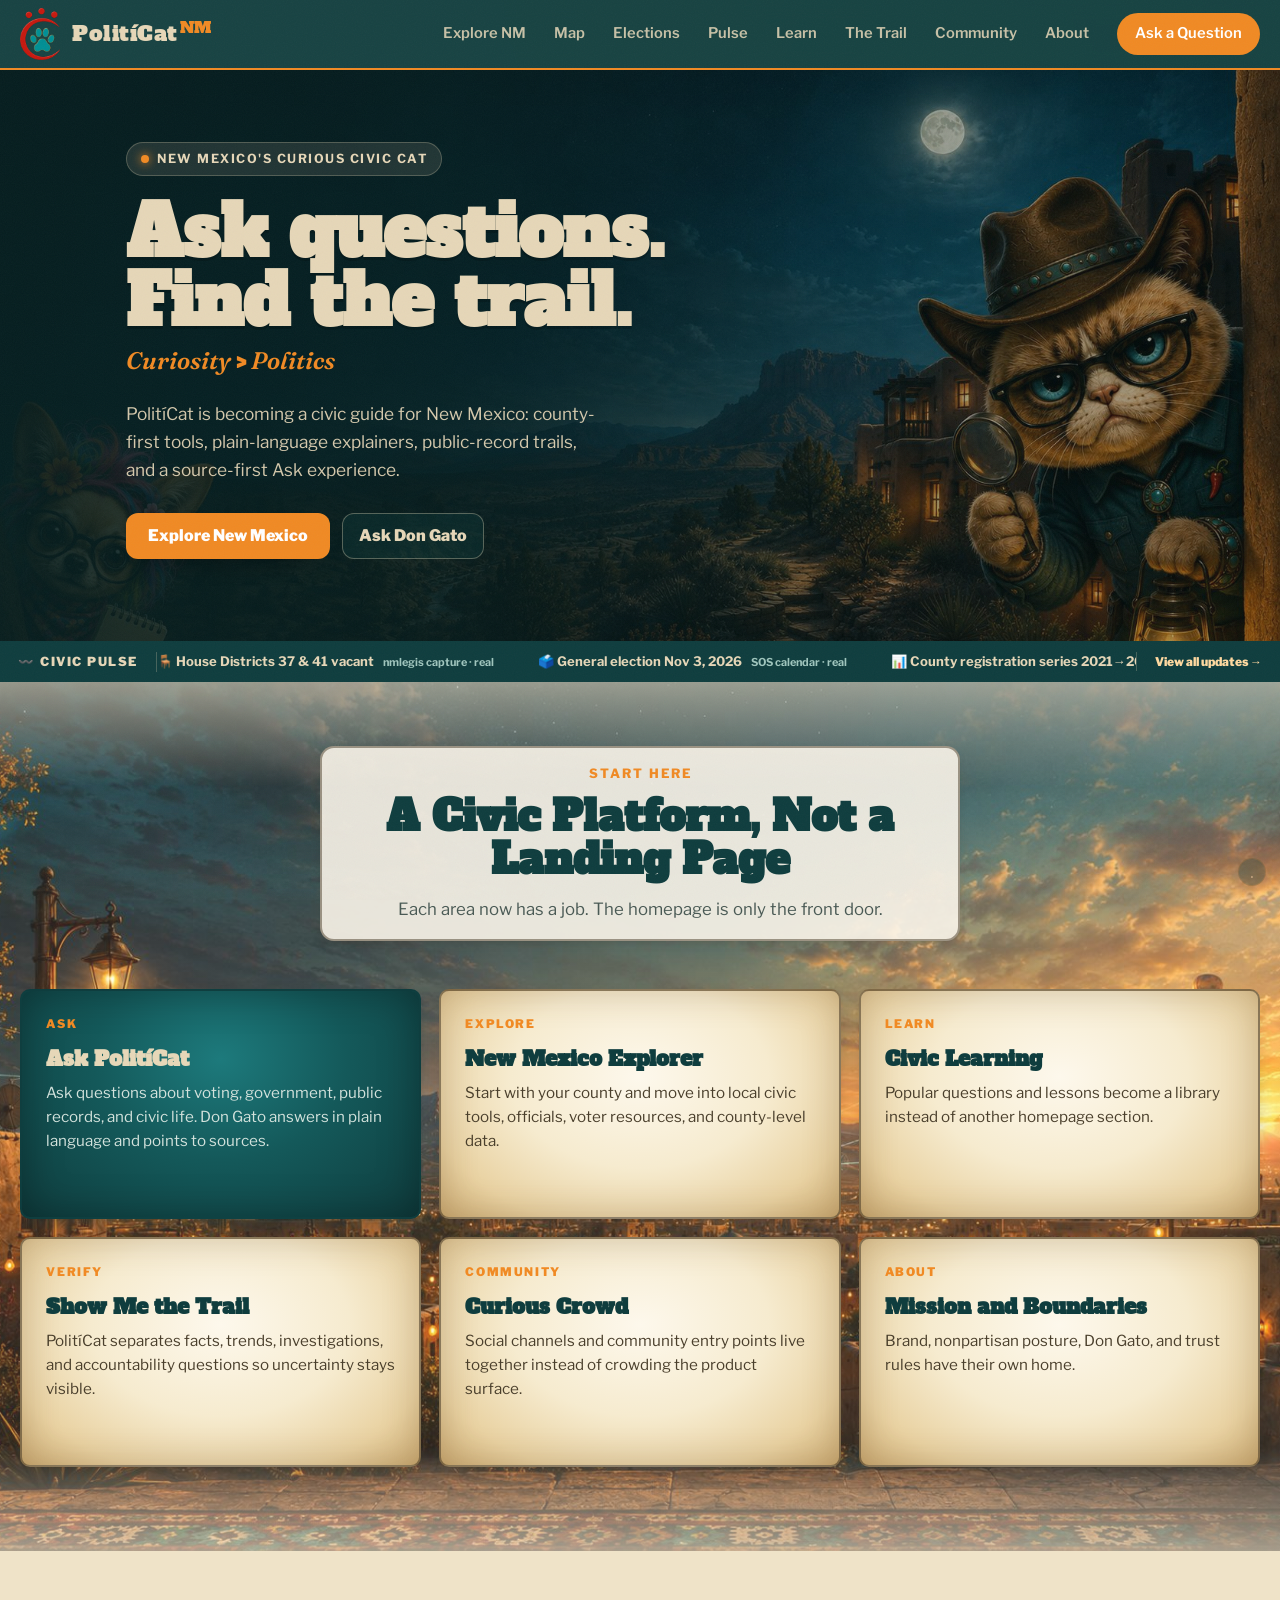
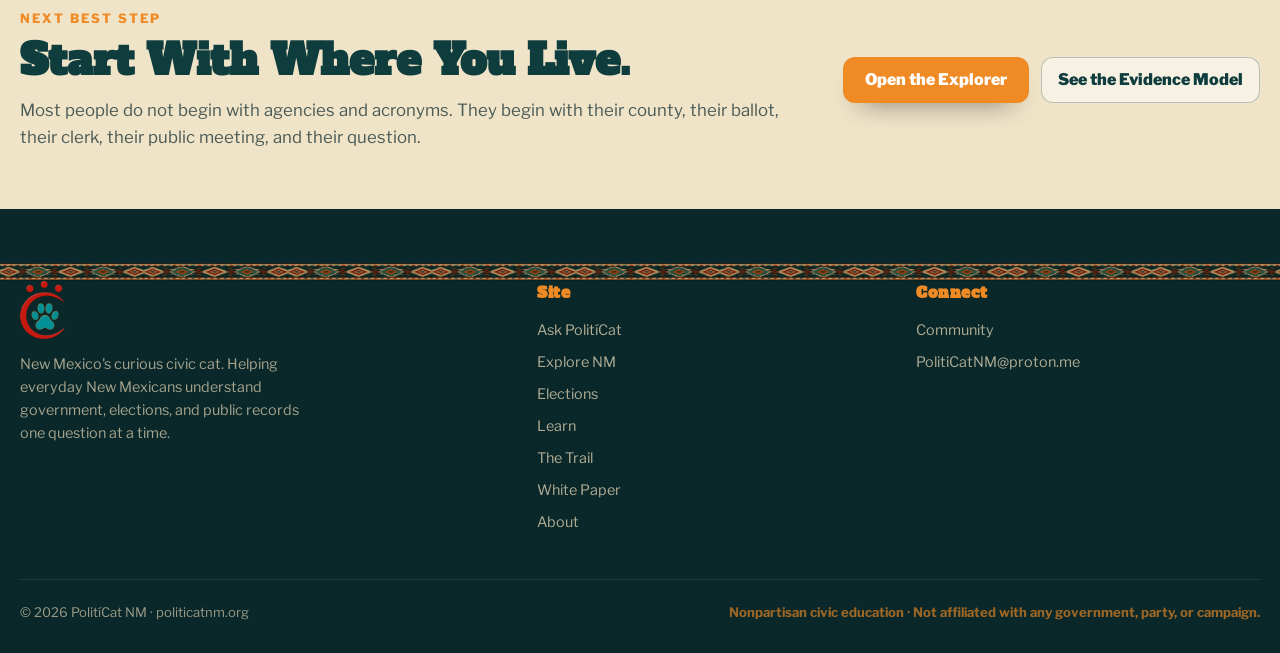
==== commit d12e66dc: "Retire the Zia site-wide, install the C-glyph brand New mark everywhere: nav, footer, favicon, apple" ====
--- a/index.html
+++ b/index.html
@@ -10,26 +10,26 @@
 <meta property="og:site_name" content="PolitíCat NM">
 <meta property="og:title" content="PolitíCat NM — New Mexico Civic Guide">
 <meta property="og:description" content="Ask questions. Explore New Mexico. Verify the trail. Curiosity > Politics.">
-<meta property="og:image" content="https://politicatnm.org/assets/img/politicat-banner.png">
+<meta property="og:image" content="https://politicatnm.org/assets/img/brand/og-card.png">
 <meta property="og:url" content="https://politicatnm.org/">
 <meta property="og:type" content="website">
 <meta name="twitter:card" content="summary_large_image">
 <meta name="twitter:site" content="@PolitiCatNM">
 <meta name="twitter:title" content="PolitíCat NM — New Mexico Civic Guide">
 <meta name="twitter:description" content="Ask questions. Explore New Mexico. Verify the trail.">
-<meta name="twitter:image" content="https://politicatnm.org/assets/img/politicat-banner.png">
-<link rel="icon" type="image/png" href="assets/img/politicat-logo.png">
+<meta name="twitter:image" content="https://politicatnm.org/assets/img/brand/og-card.png">
+<link rel="icon" type="image/png" href="assets/img/brand/favicon-512.png"><link rel="apple-touch-icon" href="assets/img/brand/apple-touch-180.png">
 <link rel="preconnect" href="https://fonts.googleapis.com">
 <link rel="preconnect" href="https://fonts.gstatic.com" crossorigin>
 <link href="https://fonts.googleapis.com/css2?family=Alfa+Slab+One&family=Libre+Franklin:ital,wght@0,400;0,500;0,600;0,700;0,800;1,400&family=Fraunces:opsz,wght@9..144,400;9..144,600&display=swap" rel="stylesheet">
-<link rel="stylesheet" href="assets/css/styles.css?v=20260817-wallfix1">
+<link rel="stylesheet" href="assets/css/styles.css?v=20260821-cglyph1">
 <script data-goatcounter="https://metalex.goatcounter.com/count" async src="//gc.zgo.at/count.js"></script>
 </head>
 <body>
 <header class="nav">
   <div class="wrap nav-inner">
     <a href="index.html" class="brand">
-      <img src="assets/img/politicat-logo.png" alt="PolitíCat NM logo">
+      <img src="assets/img/brand/c-glyph-gold.png" alt="PolitíCat NM logo">
       <span class="brand-name">PolitíCat<span class="nm">NM</span></span>
     </a>
     <button class="burger" aria-label="Toggle menu" onclick="document.getElementById('navlinks').classList.toggle('open')">☰</button>
@@ -80,7 +80,7 @@
     <a class="viewall" href="pulse.html">View all updates →</a>
   </div>
 
-  <section class="platform-section wall wall--duo">
+  <section class="platform-section wall wall--community">
     <div class="wrap">
       <div class="sec-head">
         <div class="sec-tag">Start Here</div>
@@ -141,7 +141,7 @@
   <div class="wrap">
     <div class="foot-grid">
       <div class="foot-brand">
-        <img src="assets/img/politicat-logo.png" alt="PolitíCat NM">
+        <img src="assets/img/brand/c-glyph-gold.png" alt="PolitíCat NM">
         <p>New Mexico's curious civic cat. Helping everyday New Mexicans understand government, elections, and public records one question at a time.</p>
       </div>
       <div class="foot-col">
@@ -171,6 +171,6 @@
   <span aria-hidden="true">.</span>
 </a>
 
-<script src="assets/js/app.js?v=20260817-wallfix1"></script>
+<script src="assets/js/app.js?v=20260821-cglyph1"></script>
 </body>
 </html>
--- a/assets/css/styles.css
+++ b/assets/css/styles.css
@@ -88,12 +88,11 @@
   background-image:
     linear-gradient(90deg,rgba(7,31,32,.9) 0%,rgba(7,31,32,.72) 34%,rgba(7,31,32,.28) 66%,rgba(7,31,32,.12) 100%),
     linear-gradient(0deg,rgba(7,31,32,.18),rgba(7,31,32,.18)),
-    url('../img/politicat-hero-background.png?v=20260606-hero3');
+    url('../img/wallpaper-duo.jpg');
   background-position:center center;
-  background-size:100% 100%,100% 100%,100% auto;
+  background-size:100% 100%,100% 100%,cover;
   background-repeat:no-repeat;
 }
-.zia-bg{display:none}
 .hero-grid{display:grid;grid-template-columns:1.1fr .9fr;gap:48px;align-items:center;position:relative;z-index:2}
 .eyebrow{display:inline-flex;align-items:center;gap:8px;background:rgba(230,215,184,.12);border:1px solid rgba(230,215,184,.25);
   padding:6px 14px;border-radius:30px;font-size:.78rem;font-weight:700;letter-spacing:1.5px;text-transform:uppercase;margin-bottom:22px}
@@ -144,13 +143,19 @@
 }
 .page-hero{
   background:
-    linear-gradient(90deg,rgba(7,31,32,.92),rgba(7,31,32,.72)),
-    url('../img/politicat-hero-background.png?v=20260606-hero3');
+    linear-gradient(90deg,rgba(7,31,32,.9),rgba(7,31,32,.55)),
+    url('../img/map-header.jpg');
   background-size:cover;
   background-position:center;
   color:var(--cream);
   padding:86px 0;
 }
+/* art-backed heroes: tall enough to show the scene, art weighted right, text plated left */
+.page-hero.wall{min-height:clamp(300px,24vw,640px);display:flex;align-items:center;border-bottom:3px solid rgba(58,42,24,.6)}
+.page-hero.wall .wrap{width:100%}
+.page-hero.wall::before{background-position:center right}
+.page-hero.wall .hero-title,.page-hero.wall .eyebrow{text-shadow:0 3px 12px rgba(0,0,0,.6)}
+.page-hero.wall .hero-sub{color:#f0e6cf;text-shadow:0 2px 8px rgba(0,0,0,.65)}
 .page-hero-inner{
   display:grid;
   grid-template-columns:minmax(0,1fr) minmax(320px,460px);
@@ -748,6 +753,9 @@
   grid-template-columns:1fr 1fr;
   gap:18px;
 }
+/* density scales by adding columns on big screens — never by stretching two */
+@media(min-width:1500px){.ready-columns{grid-template-columns:repeat(3,1fr)}}
+@media(min-width:2400px){.ready-columns{grid-template-columns:repeat(6,1fr)}}
 .ready-col{
   padding:18px;
   border-radius:14px;
@@ -762,7 +770,7 @@
 .ready-action:hover b{color:var(--orange-deep)}
 .ready-col h3{
   color:var(--teal-deep);
-  font-size:1.05rem;
+  font-size:clamp(1.05rem,.85vw,1.5rem);
   margin-bottom:12px;
 }
 .ready-action{
@@ -779,10 +787,12 @@
 .ready-action span{
   color:var(--teal-deep);
   font-weight:900;
+  font-size:clamp(.95rem,.75vw,1.3rem);
 }
 .ready-action small{
   color:#5e6b66;
   font-weight:600;
+  font-size:clamp(.8rem,.58vw,1rem);
 }
 .ready-action b{
   grid-row:1 / span 2;
@@ -1252,7 +1262,7 @@
 /* ---------- ASK DEMO ---------- */
 .demo{background:linear-gradient(165deg,var(--teal-deep),var(--teal));border-radius:24px;overflow:hidden;box-shadow:0 24px 50px -16px rgba(0,0,0,.4);max-width:760px;margin:0 auto}
 .demo-top{display:flex;align-items:center;gap:10px;padding:14px 20px;background:rgba(0,0,0,.2);border-bottom:1px solid rgba(255,255,255,.08)}
-.demo-top img{width:34px;height:34px;border-radius:50%;border:2px solid var(--orange)}
+.demo-top img{width:34px;height:34px;border-radius:50%;border:2px solid var(--orange);background:#0c1815;object-fit:contain;padding:3px}
 .demo-top .who{color:var(--cream);font-weight:800;font-size:.95rem}
 .demo-top .stat{margin-left:auto;font-size:.72rem;color:#9fc;font-weight:700;display:flex;align-items:center;gap:6px}
 .demo-top .stat::before{content:"";width:8px;height:8px;border-radius:50%;background:#4fd07a;box-shadow:0 0 8px #4fd07a}
@@ -1321,7 +1331,7 @@
 /* ---------- FOOTER ---------- */
 footer{background:#0a2829;color:var(--cream);padding:54px 0 30px}
 .foot-grid{display:grid;grid-template-columns:1.4fr 1fr 1fr;gap:36px;margin-bottom:36px}
-.foot-brand img{height:54px;width:54px;border-radius:50%;border:2px solid var(--orange);margin-bottom:14px;object-fit:cover}
+.foot-brand img{height:58px;width:auto;border-radius:0;border:none;margin-bottom:14px;object-fit:contain}
 .foot-brand p{opacity:.7;font-size:.9rem;max-width:300px}
 .foot-col h5{font-family:'Alfa Slab One';font-size:.95rem;color:var(--orange);margin-bottom:14px;letter-spacing:.5px}
 .foot-col a{display:block;color:var(--cream);opacity:.75;text-decoration:none;font-size:.9rem;margin-bottom:9px;transition:opacity .2s}
